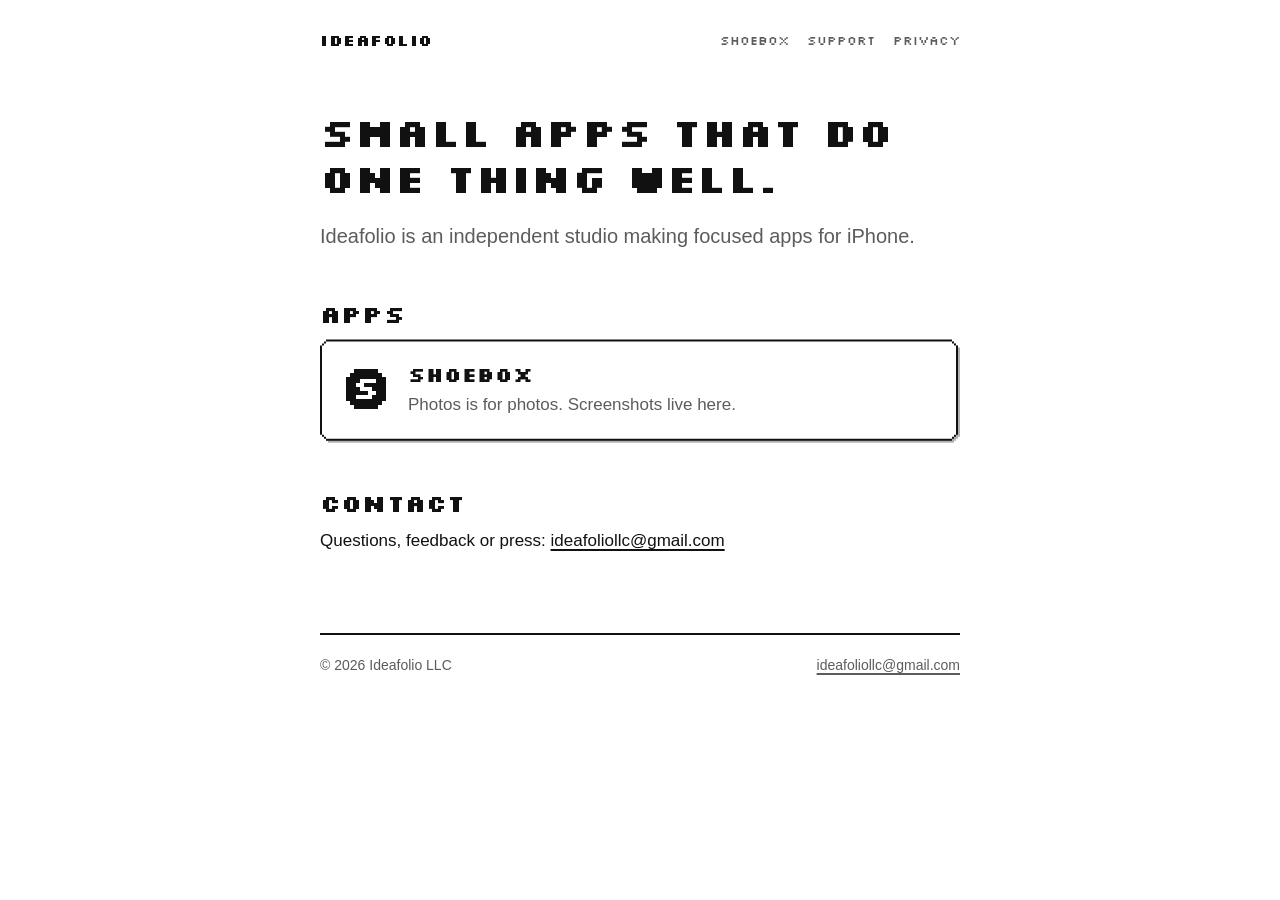
==== index.html @ 5565f996 "Add files via upload" ====
<!doctype html>
<html lang="en">
<head>
<meta charset="utf-8">
<meta name="viewport" content="width=device-width, initial-scale=1">
<title>Ideafolio LLC</title>
<meta name="description" content="Ideafolio LLC makes small, focused apps for iPhone.">
<link rel="stylesheet" href="/style.css">
<link rel="icon" href="/favicon.svg" type="image/svg+xml">
</head>
<body>
<div class="wrap">
<header class="site">
  <a class="brand" href="/">Ideafolio</a>
  <nav class="site" aria-label="Main">
    <a href="/shoebox/">Shoebox</a>
    <a href="/shoebox/support/">Support</a>
    <a href="/shoebox/privacy/">Privacy</a>
  </nav>
</header>
<main>
<h1 class="px">Small apps that do one thing well.</h1>
<p class="lede">Ideafolio is an independent studio making focused apps for iPhone.</p>

<h2 class="px">Apps</h2>
<a class="card" href="/shoebox/">
  <div class="app">
    <svg width="48" height="48" viewBox="0 0 24 24" role="img" aria-label="Shoebox" shape-rendering="crispEdges"><path style="fill:var(--ink)" d="M18 4H20V6H22V18H20V20H18V22H6V20H4V18H2V6H4V4H6V2H18V4Z"/><path style="fill:var(--paper)" d="M17 9H11V11H15V13H17V15H15V17H7V15H13V13H9V11H7V9H9V7H17V9Z"/></svg>
    <div>
      <p class="name">Shoebox</p>
      <p class="what">Photos is for photos. Screenshots live here.</p>
    </div>
  </div>
</a>

<h2 class="px">Contact</h2>
<p>Questions, feedback or press: <a href="mailto:ideafoliollc@gmail.com">ideafoliollc@gmail.com</a></p>
</main>
<footer class="site">
  <span>© 2026 Ideafolio LLC</span>
  <span><a href="mailto:ideafoliollc@gmail.com">ideafoliollc@gmail.com</a></span>
</footer>
</div>
</body>
</html>
---- style.css ----
/* Ideafolio LLC / Shoebox — pixel look, black and white, follows light/dark. */
@font-face { font-family: "Silkscreen"; src: url("/fonts/Silkscreen-Regular.ttf") format("truetype"); font-weight: 400; font-display: swap; }
@font-face { font-family: "Silkscreen"; src: url("/fonts/Silkscreen-Bold.ttf") format("truetype"); font-weight: 700; font-display: swap; }

:root {
  --ink: #111;
  --paper: #fff;
  --muted: #5c5c5c;
  --shadow: rgba(0, 0, 0, 0.3);
  /* Stepped corners: 3 steps of 2px (outer) and 2 steps (inner), as in the app. */
  --step3: polygon(6px 0,calc(100% - 6px) 0,calc(100% - 6px) 2px,calc(100% - 4px) 2px,calc(100% - 4px) 4px,calc(100% - 2px) 4px,calc(100% - 2px) 6px,100% 6px,100% calc(100% - 6px),calc(100% - 2px) calc(100% - 6px),calc(100% - 2px) calc(100% - 4px),calc(100% - 4px) calc(100% - 4px),calc(100% - 4px) calc(100% - 2px),calc(100% - 6px) calc(100% - 2px),calc(100% - 6px) 100%,6px 100%,6px calc(100% - 2px),4px calc(100% - 2px),4px calc(100% - 4px),2px calc(100% - 4px),2px calc(100% - 6px),0 calc(100% - 6px),0 6px,2px 6px,2px 4px,4px 4px,4px 2px,6px 2px);
  --step2: polygon(4px 0,calc(100% - 4px) 0,calc(100% - 4px) 2px,calc(100% - 2px) 2px,calc(100% - 2px) 4px,100% 4px,100% calc(100% - 4px),calc(100% - 2px) calc(100% - 4px),calc(100% - 2px) calc(100% - 2px),calc(100% - 4px) calc(100% - 2px),calc(100% - 4px) 100%,4px 100%,4px calc(100% - 2px),2px calc(100% - 2px),2px calc(100% - 4px),0 calc(100% - 4px),0 4px,2px 4px,2px 2px,4px 2px);
}
@media (prefers-color-scheme: dark) {
  :root { --ink: #f2f2f2; --paper: #0b0b0b; --muted: #a8a8a8; --shadow: rgba(255, 255, 255, 0.3); }
}

* { box-sizing: border-box; }
html { -webkit-text-size-adjust: 100%; }
body {
  margin: 0;
  background: var(--paper);
  color: var(--ink);
  font: 17px/1.55 -apple-system, BlinkMacSystemFont, "SF Pro Text", "Helvetica Neue", Arial, sans-serif;
  -webkit-font-smoothing: antialiased;
}
a { color: var(--ink); text-underline-offset: 3px; text-decoration-thickness: 2px; }
a:hover { text-decoration-thickness: 3px; }

.wrap { max-width: 680px; margin: 0 auto; padding: 0 20px; }

header.site {
  display: flex; align-items: center; justify-content: space-between; gap: 16px;
  padding: 28px 0 8px;
}
.brand {
  font-family: "Silkscreen", monospace; font-weight: 700; font-size: 16px;
  text-decoration: none; text-transform: uppercase; letter-spacing: 0.5px;
}
nav.site { display: flex; gap: 18px; flex-wrap: wrap; }
nav.site a {
  font-family: "Silkscreen", monospace; font-size: 13px; text-transform: uppercase;
  text-decoration: none; color: var(--muted);
}
nav.site a:hover, nav.site a[aria-current="page"] { color: var(--ink); }

main { padding: 48px 0 64px; }

.px { font-family: "Silkscreen", monospace; font-weight: 700; line-height: 1.15; letter-spacing: 0.2px; }
h1.px { font-size: 40px; margin: 0 0 20px; }
h2.px { font-size: 24px; margin: 48px 0 12px; }
h3 { font-size: 17px; margin: 28px 0 6px; }
.lede { font-size: 20px; color: var(--muted); margin: 0 0 32px; }
.muted { color: var(--muted); }
.label {
  font-family: "Silkscreen", monospace; font-size: 12px; text-transform: uppercase;
  letter-spacing: 0.5px; color: var(--muted); margin: 0 0 10px;
}
p { margin: 0 0 14px; }
ul { padding-left: 20px; margin: 0 0 14px; }
li { margin-bottom: 6px; }

/* Pixel card: 2px stepped outline with a hard 2px shadow. */
.card {
  position: relative; display: block; padding: 20px 22px 22px; margin: 0 2px 2px 0;
  color: var(--ink); text-decoration: none;
  filter: drop-shadow(2px 2px 0 var(--shadow));
}
.card::before { content: ""; position: absolute; inset: 0; background: var(--ink); clip-path: var(--step3); }
.card::after { content: ""; position: absolute; inset: 2px; background: var(--paper); clip-path: var(--step2); }
.card > * { position: relative; z-index: 1; }
a.card:hover { transform: translate(1px, 1px); filter: drop-shadow(1px 1px 0 var(--shadow)); }

.app { display: flex; gap: 18px; align-items: center; }
.app svg { flex: none; }
.app .name { font-family: "Silkscreen", monospace; font-weight: 700; font-size: 20px; margin: 0 0 2px; }
.app .what { margin: 0; color: var(--muted); }

/* Large pixel button (filled). */
.button {
  position: relative; display: inline-block; padding: 16px 28px; margin: 8px 2px 2px 0;
  font-family: "Silkscreen", monospace; font-size: 16px; text-transform: uppercase;
  color: var(--paper); text-decoration: none;
  filter: drop-shadow(2px 2px 0 var(--shadow));
}
.button::before { content: ""; position: absolute; inset: 0; background: var(--ink); clip-path: var(--step3); }
.button span { position: relative; }
.button:hover { transform: translate(1px, 1px); filter: drop-shadow(1px 1px 0 var(--shadow)); }

.hero { text-align: center; padding-top: 24px; }
.hero svg { display: block; margin: 0 auto 28px; }
.hero h1.px { font-size: 34px; }
.hero h1 .dim { color: var(--muted); display: block; }

.features { display: grid; gap: 16px; margin: 48px 0 0; }
@media (min-width: 640px) { .features { grid-template-columns: repeat(3, 1fr); } }
.features .card h3 { margin: 0 0 6px; }
.features .card p { margin: 0; color: var(--muted); font-size: 15px; line-height: 1.5; }

.legal h2.px { font-size: 18px; margin-top: 36px; }
.legal { font-size: 16px; }

footer.site {
  border-top: 2px solid var(--ink); padding: 20px 0 40px;
  font-size: 14px; color: var(--muted);
  display: flex; flex-wrap: wrap; gap: 8px 20px; justify-content: space-between;
}
footer.site a { color: var(--muted); }

@media (max-width: 480px) {
  header.site { flex-direction: column; align-items: flex-start; gap: 10px; }
  h1.px { font-size: 30px; }
  .hero h1.px { font-size: 26px; }
  main { padding-top: 32px; }
}
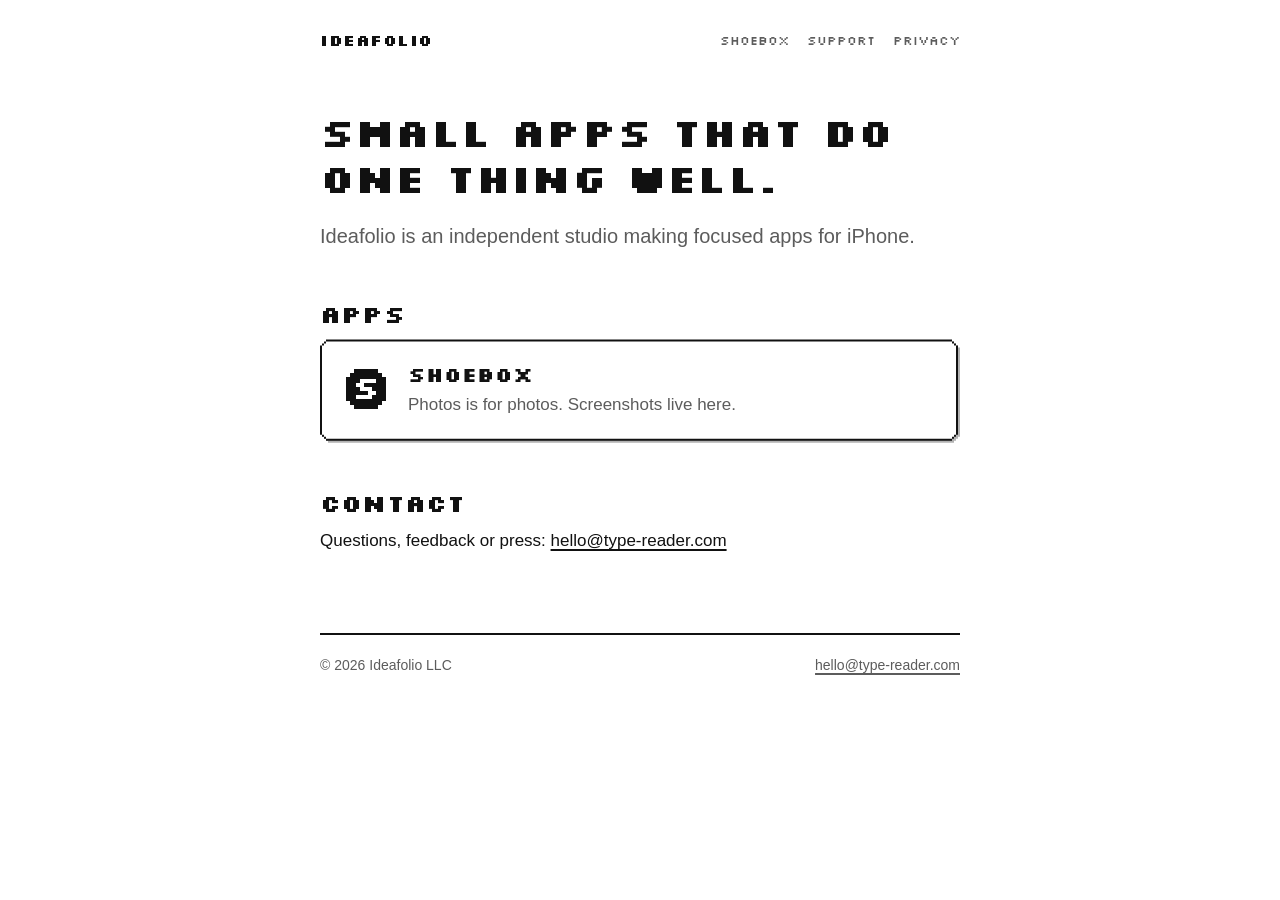
==== commit 995078a1: "Add files via upload" ====
--- a/index.html
+++ b/index.html
@@ -34,11 +34,11 @@
 </a>
 
 <h2 class="px">Contact</h2>
-<p>Questions, feedback or press: <a href="mailto:ideafoliollc@gmail.com">ideafoliollc@gmail.com</a></p>
+<p>Questions, feedback or press: <a href="mailto:hello@type-reader.com">hello@type-reader.com</a></p>
 </main>
 <footer class="site">
   <span>© 2026 Ideafolio LLC</span>
-  <span><a href="mailto:ideafoliollc@gmail.com">ideafoliollc@gmail.com</a></span>
+  <span><a href="mailto:hello@type-reader.com">hello@type-reader.com</a></span>
 </footer>
 </div>
 </body>
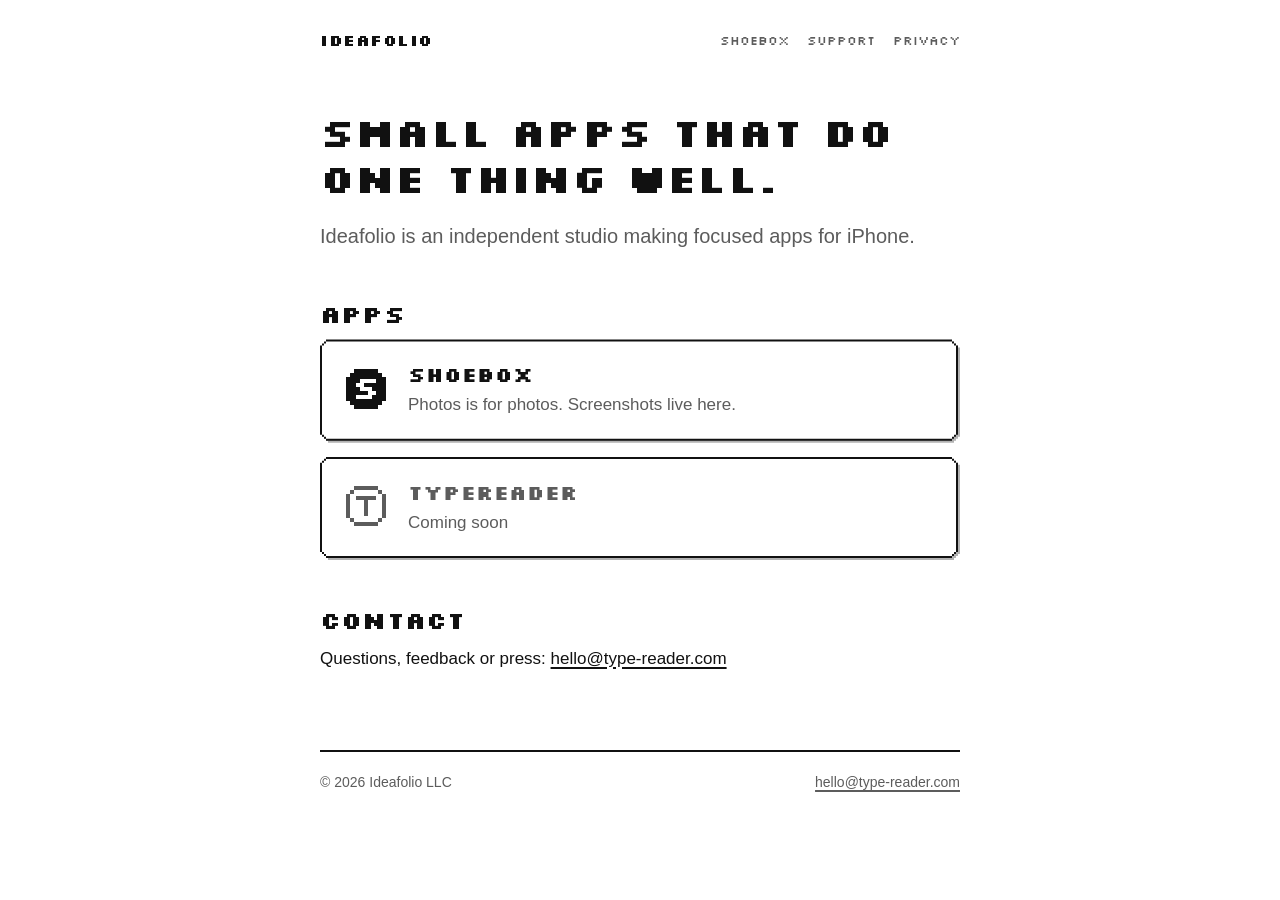
==== commit 2cbd59dc: "Add files via upload" ====
--- a/index.html
+++ b/index.html
@@ -32,6 +32,15 @@
     </div>
   </div>
 </a>
+<div class="card soon">
+  <div class="app">
+    <svg width="48" height="48" viewBox="0 0 24 24" aria-hidden="true" shape-rendering="crispEdges"><path style="fill:var(--muted)" fill-rule="evenodd" d="M18 4H20V6H22V18H20V20H18V22H6V20H4V18H2V6H4V4H6V2H18V4ZM6 4V6H4V18H6V20H18V18H20V6H18V4H6Z"/><path style="fill:var(--muted)" d="M7 7H17V9H13V17H11V9H7Z"/></svg>
+    <div>
+      <p class="name">TypeReader</p>
+      <p class="what">Coming soon</p>
+    </div>
+  </div>
+</div>
 
 <h2 class="px">Contact</h2>
 <p>Questions, feedback or press: <a href="mailto:hello@type-reader.com">hello@type-reader.com</a></p>
--- a/style.css
+++ b/style.css
@@ -71,6 +71,14 @@
 .card > * { position: relative; z-index: 1; }
 a.card:hover { transform: translate(1px, 1px); filter: drop-shadow(1px 1px 0 var(--shadow)); }
 
+.card + .card { margin-top: 16px; }
+.card.soon .name { color: var(--muted); }
+.tag {
+  display: inline-block; vertical-align: middle; margin-left: 8px; padding: 0 8px;
+  font-family: "Silkscreen", monospace; font-weight: 400; font-size: 11px; line-height: 20px;
+  text-transform: uppercase; letter-spacing: 0.5px; color: var(--muted);
+  border: 2px solid var(--muted);
+}
 .app { display: flex; gap: 18px; align-items: center; }
 .app svg { flex: none; }
 .app .name { font-family: "Silkscreen", monospace; font-weight: 700; font-size: 20px; margin: 0 0 2px; }
@@ -113,3 +121,5 @@
   .hero h1.px { font-size: 26px; }
   main { padding-top: 32px; }
 }
+
+a[href^="mailto:"] { white-space: nowrap; }
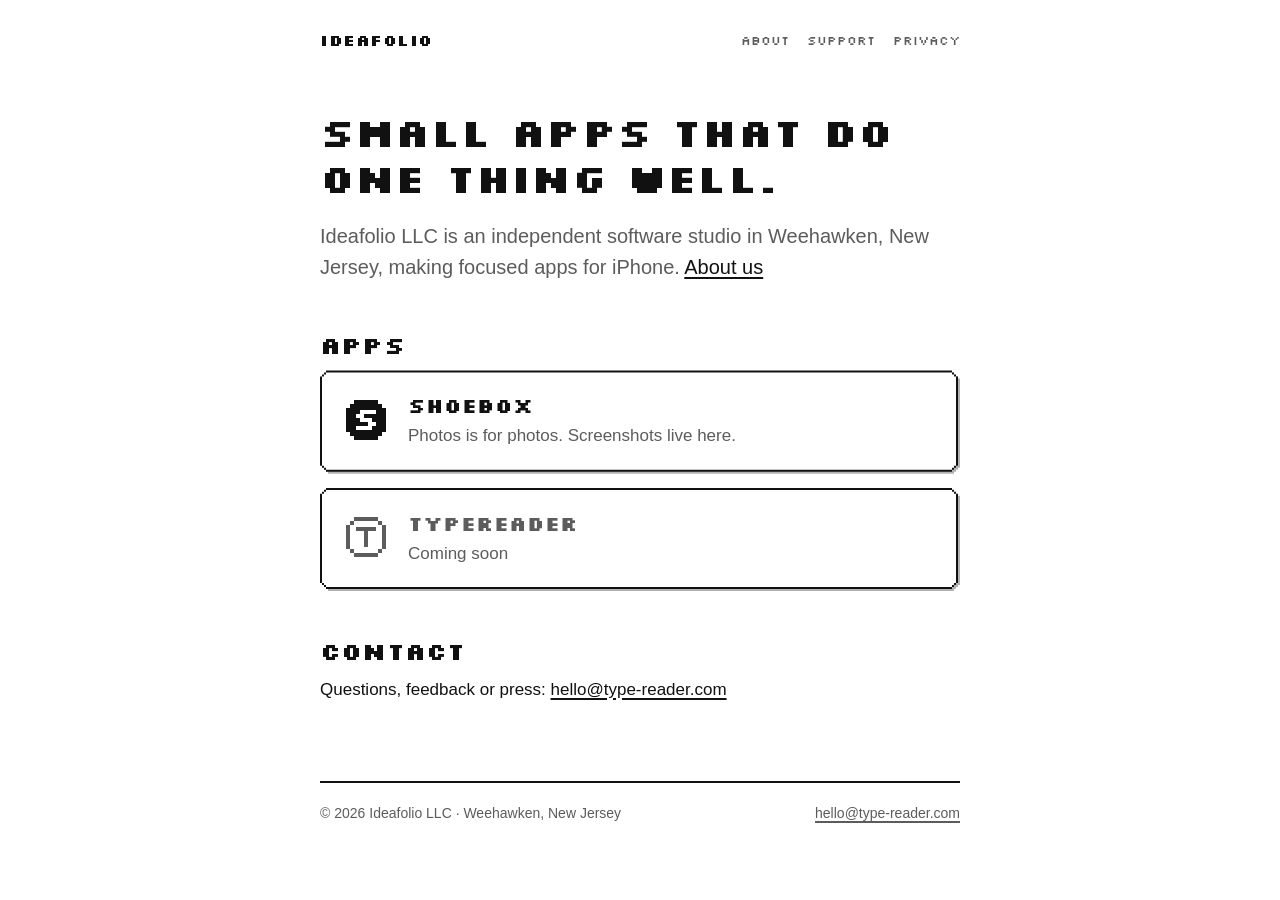
==== commit 15ae4372: "Add files via upload" ====
--- a/index.html
+++ b/index.html
@@ -13,14 +13,14 @@
 <header class="site">
   <a class="brand" href="/">Ideafolio</a>
   <nav class="site" aria-label="Main">
-    <a href="/shoebox/">Shoebox</a>
+    <a href="/about/">About</a>
     <a href="/shoebox/support/">Support</a>
     <a href="/shoebox/privacy/">Privacy</a>
   </nav>
 </header>
 <main>
 <h1 class="px">Small apps that do one thing well.</h1>
-<p class="lede">Ideafolio is an independent studio making focused apps for iPhone.</p>
+<p class="lede">Ideafolio LLC is an independent software studio in Weehawken, New Jersey, making focused apps for iPhone. <a href="/about/">About us</a></p>
 
 <h2 class="px">Apps</h2>
 <a class="card" href="/shoebox/">
@@ -46,7 +46,7 @@
 <p>Questions, feedback or press: <a href="mailto:hello@type-reader.com">hello@type-reader.com</a></p>
 </main>
 <footer class="site">
-  <span>© 2026 Ideafolio LLC</span>
+  <span>© 2026 Ideafolio LLC · Weehawken, New Jersey</span>
   <span><a href="mailto:hello@type-reader.com">hello@type-reader.com</a></span>
 </footer>
 </div>
--- a/style.css
+++ b/style.css
@@ -123,3 +123,4 @@
 }
 
 a[href^="mailto:"] { white-space: nowrap; }
+
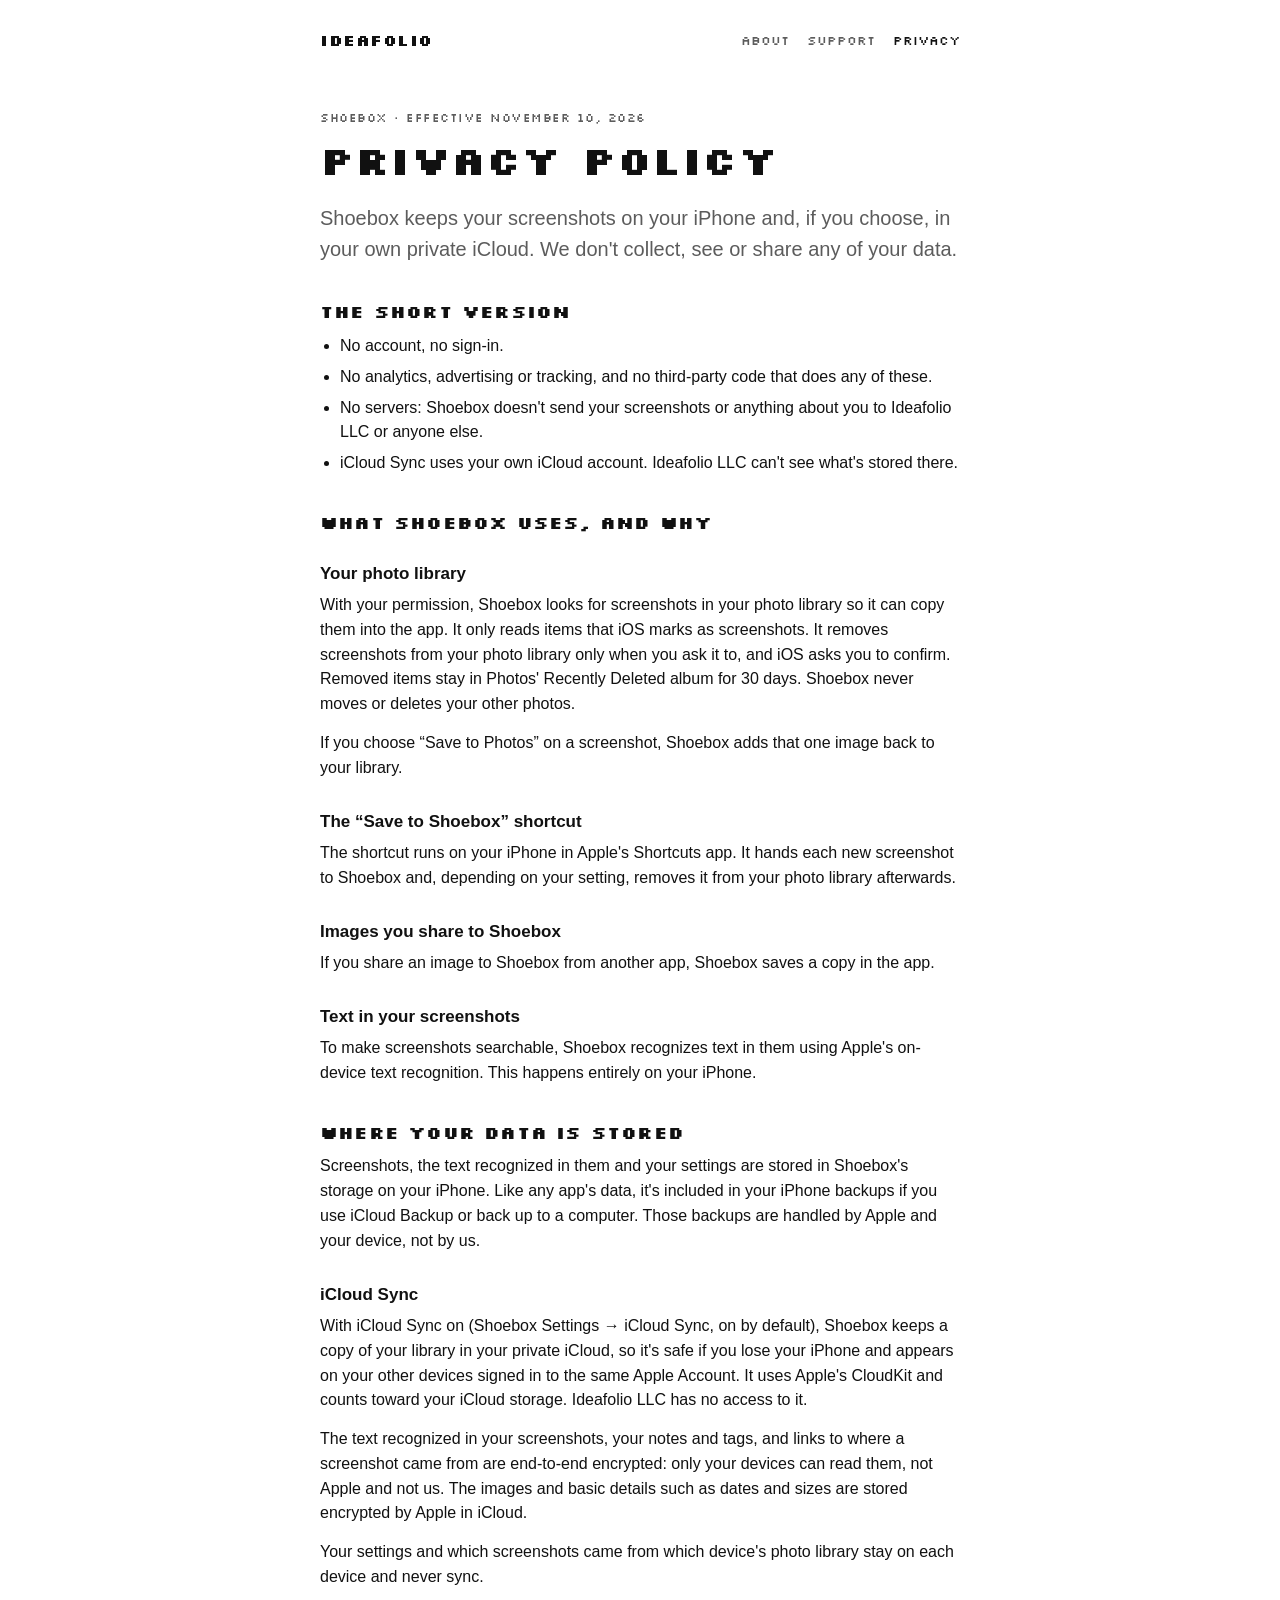
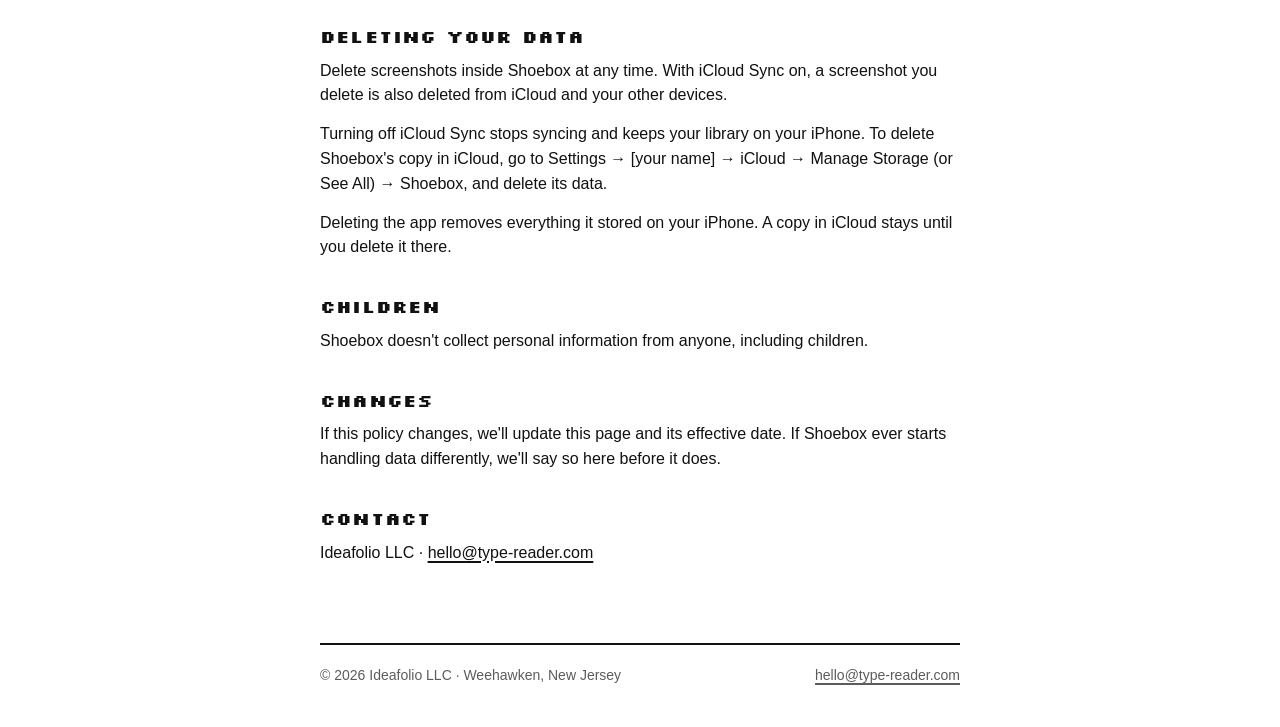
==== commit deea795c: "Add files via upload" ====
--- a/index.html
+++ b/index.html
@@ -3,8 +3,8 @@
 <head>
 <meta charset="utf-8">
 <meta name="viewport" content="width=device-width, initial-scale=1">
-<title>Ideafolio LLC</title>
-<meta name="description" content="Ideafolio LLC makes small, focused apps for iPhone.">
+<title>Shoebox — Privacy</title>
+<meta name="description" content="Shoebox keeps your screenshots on your iPhone and, if you choose, in your own private iCloud. Ideafolio LLC collects no data.">
 <link rel="stylesheet" href="/style.css">
 <link rel="icon" href="/favicon.svg" type="image/svg+xml">
 </head>
@@ -15,35 +15,56 @@
   <nav class="site" aria-label="Main">
     <a href="/about/">About</a>
     <a href="/shoebox/support/">Support</a>
-    <a href="/shoebox/privacy/">Privacy</a>
+    <a href="/shoebox/privacy/" aria-current="page">Privacy</a>
   </nav>
 </header>
 <main>
-<h1 class="px">Small apps that do one thing well.</h1>
-<p class="lede">Ideafolio LLC is an independent software studio in Weehawken, New Jersey, making focused apps for iPhone. <a href="/about/">About us</a></p>
+<article class="legal">
+<p class="label">Shoebox · Effective November 10, 2026</p>
+<h1 class="px">Privacy policy</h1>
+<p class="lede">Shoebox keeps your screenshots on your iPhone and, if you choose, in your own private iCloud. We don't collect, see or share any of your data.</p>
 
-<h2 class="px">Apps</h2>
-<a class="card" href="/shoebox/">
-  <div class="app">
-    <svg width="48" height="48" viewBox="0 0 24 24" role="img" aria-label="Shoebox" shape-rendering="crispEdges"><path style="fill:var(--ink)" d="M18 4H20V6H22V18H20V20H18V22H6V20H4V18H2V6H4V4H6V2H18V4Z"/><path style="fill:var(--paper)" d="M17 9H11V11H15V13H17V15H15V17H7V15H13V13H9V11H7V9H9V7H17V9Z"/></svg>
-    <div>
-      <p class="name">Shoebox</p>
-      <p class="what">Photos is for photos. Screenshots live here.</p>
-    </div>
-  </div>
-</a>
-<div class="card soon">
-  <div class="app">
-    <svg width="48" height="48" viewBox="0 0 24 24" aria-hidden="true" shape-rendering="crispEdges"><path style="fill:var(--muted)" fill-rule="evenodd" d="M18 4H20V6H22V18H20V20H18V22H6V20H4V18H2V6H4V4H6V2H18V4ZM6 4V6H4V18H6V20H18V18H20V6H18V4H6Z"/><path style="fill:var(--muted)" d="M7 7H17V9H13V17H11V9H7Z"/></svg>
-    <div>
-      <p class="name">TypeReader</p>
-      <p class="what">Coming soon</p>
-    </div>
-  </div>
-</div>
+<h2 class="px">The short version</h2>
+<ul>
+  <li>No account, no sign-in.</li>
+  <li>No analytics, advertising or tracking, and no third-party code that does any of these.</li>
+  <li>No servers: Shoebox doesn't send your screenshots or anything about you to Ideafolio LLC or anyone else.</li>
+  <li>iCloud Sync uses your own iCloud account. Ideafolio LLC can't see what's stored there.</li>
+</ul>
+
+<h2 class="px">What Shoebox uses, and why</h2>
+<h3>Your photo library</h3>
+<p>With your permission, Shoebox looks for screenshots in your photo library so it can copy them into the app. It only reads items that iOS marks as screenshots. It removes screenshots from your photo library only when you ask it to, and iOS asks you to confirm. Removed items stay in Photos' Recently Deleted album for 30 days. Shoebox never moves or deletes your other photos.</p>
+<p>If you choose “Save to Photos” on a screenshot, Shoebox adds that one image back to your library.</p>
+<h3>The “Save to Shoebox” shortcut</h3>
+<p>The shortcut runs on your iPhone in Apple's Shortcuts app. It hands each new screenshot to Shoebox and, depending on your setting, removes it from your photo library afterwards.</p>
+<h3>Images you share to Shoebox</h3>
+<p>If you share an image to Shoebox from another app, Shoebox saves a copy in the app.</p>
+<h3>Text in your screenshots</h3>
+<p>To make screenshots searchable, Shoebox recognizes text in them using Apple's on-device text recognition. This happens entirely on your iPhone.</p>
+
+<h2 class="px">Where your data is stored</h2>
+<p>Screenshots, the text recognized in them and your settings are stored in Shoebox's storage on your iPhone. Like any app's data, it's included in your iPhone backups if you use iCloud Backup or back up to a computer. Those backups are handled by Apple and your device, not by us.</p>
+
+<h3>iCloud Sync</h3>
+<p>With iCloud Sync on (Shoebox Settings → iCloud Sync, on by default), Shoebox keeps a copy of your library in your private iCloud, so it's safe if you lose your iPhone and appears on your other devices signed in to the same Apple Account. It uses Apple's CloudKit and counts toward your iCloud storage. Ideafolio LLC has no access to it.</p>
+<p>The text recognized in your screenshots, your notes and tags, and links to where a screenshot came from are end-to-end encrypted: only your devices can read them, not Apple and not us. The images and basic details such as dates and sizes are stored encrypted by Apple in iCloud.</p>
+<p>Your settings and which screenshots came from which device's photo library stay on each device and never sync.</p>
+
+<h2 class="px">Deleting your data</h2>
+<p>Delete screenshots inside Shoebox at any time. With iCloud Sync on, a screenshot you delete is also deleted from iCloud and your other devices.</p>
+<p>Turning off iCloud Sync stops syncing and keeps your library on your iPhone. To delete Shoebox's copy in iCloud, go to Settings → [your name] → iCloud → Manage Storage (or See All) → Shoebox, and delete its data.</p>
+<p>Deleting the app removes everything it stored on your iPhone. A copy in iCloud stays until you delete it there.</p>
+
+<h2 class="px">Children</h2>
+<p>Shoebox doesn't collect personal information from anyone, including children.</p>
+
+<h2 class="px">Changes</h2>
+<p>If this policy changes, we'll update this page and its effective date. If Shoebox ever starts handling data differently, we'll say so here before it does.</p>
 
 <h2 class="px">Contact</h2>
-<p>Questions, feedback or press: <a href="mailto:hello@type-reader.com">hello@type-reader.com</a></p>
+<p>Ideafolio LLC · <a href="mailto:hello@type-reader.com">hello@type-reader.com</a></p>
+</article>
 </main>
 <footer class="site">
   <span>© 2026 Ideafolio LLC · Weehawken, New Jersey</span>
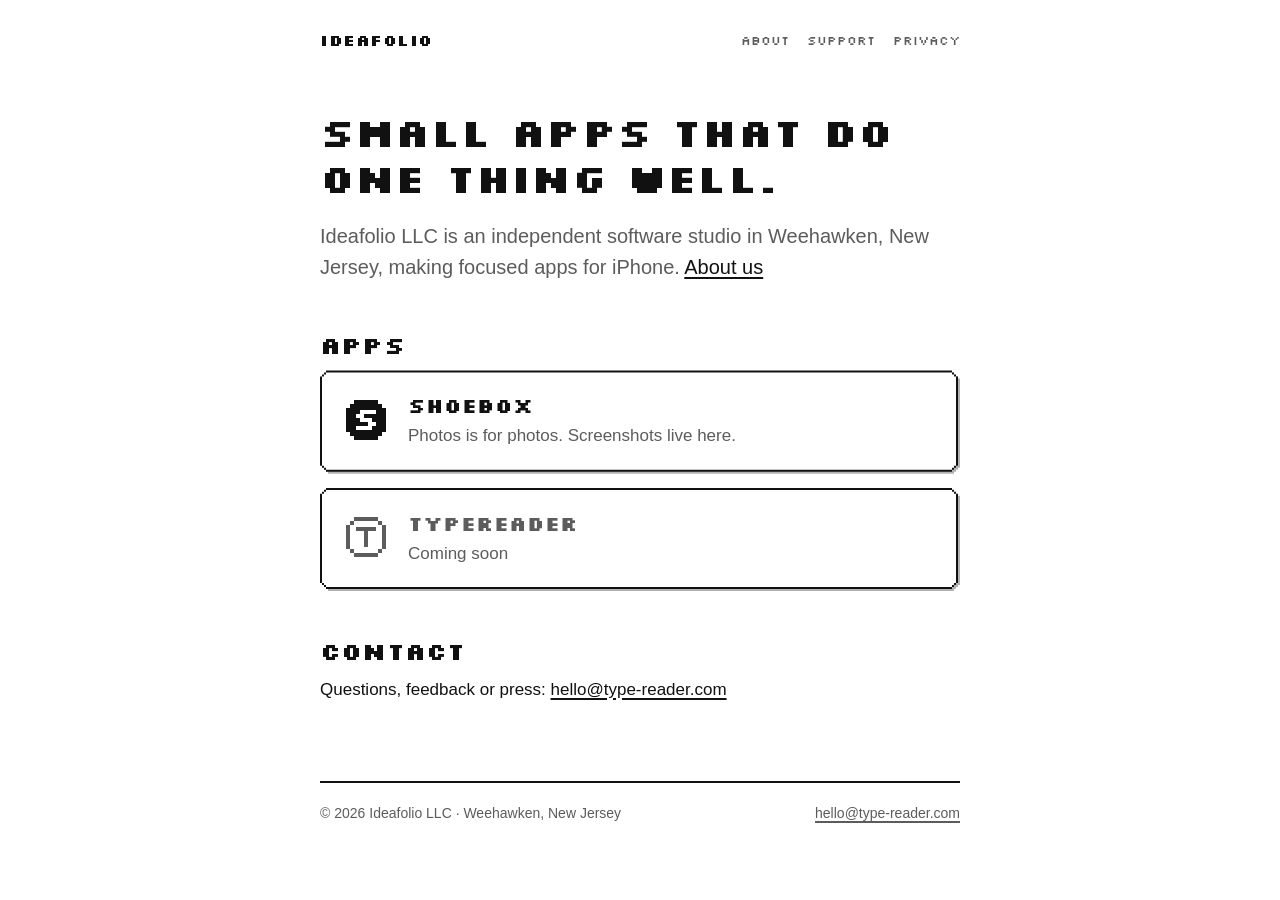
==== commit 6b7254c8: "Add files via upload" ====
--- a/index.html
+++ b/index.html
@@ -3,8 +3,8 @@
 <head>
 <meta charset="utf-8">
 <meta name="viewport" content="width=device-width, initial-scale=1">
-<title>Shoebox — Privacy</title>
-<meta name="description" content="Shoebox keeps your screenshots on your iPhone and, if you choose, in your own private iCloud. Ideafolio LLC collects no data.">
+<title>Ideafolio</title>
+<meta name="description" content="Ideafolio LLC makes small, focused apps for iPhone.">
 <link rel="stylesheet" href="/style.css">
 <link rel="icon" href="/favicon.svg" type="image/svg+xml">
 </head>
@@ -15,56 +15,35 @@
   <nav class="site" aria-label="Main">
     <a href="/about/">About</a>
     <a href="/shoebox/support/">Support</a>
-    <a href="/shoebox/privacy/" aria-current="page">Privacy</a>
+    <a href="/shoebox/privacy/">Privacy</a>
   </nav>
 </header>
 <main>
-<article class="legal">
-<p class="label">Shoebox · Effective November 10, 2026</p>
-<h1 class="px">Privacy policy</h1>
-<p class="lede">Shoebox keeps your screenshots on your iPhone and, if you choose, in your own private iCloud. We don't collect, see or share any of your data.</p>
+<h1 class="px">Small apps that do one thing well.</h1>
+<p class="lede">Ideafolio LLC is an independent software studio in Weehawken, New Jersey, making focused apps for iPhone. <a href="/about/">About us</a></p>
 
-<h2 class="px">The short version</h2>
-<ul>
-  <li>No account, no sign-in.</li>
-  <li>No analytics, advertising or tracking, and no third-party code that does any of these.</li>
-  <li>No servers: Shoebox doesn't send your screenshots or anything about you to Ideafolio LLC or anyone else.</li>
-  <li>iCloud Sync uses your own iCloud account. Ideafolio LLC can't see what's stored there.</li>
-</ul>
-
-<h2 class="px">What Shoebox uses, and why</h2>
-<h3>Your photo library</h3>
-<p>With your permission, Shoebox looks for screenshots in your photo library so it can copy them into the app. It only reads items that iOS marks as screenshots. It removes screenshots from your photo library only when you ask it to, and iOS asks you to confirm. Removed items stay in Photos' Recently Deleted album for 30 days. Shoebox never moves or deletes your other photos.</p>
-<p>If you choose “Save to Photos” on a screenshot, Shoebox adds that one image back to your library.</p>
-<h3>The “Save to Shoebox” shortcut</h3>
-<p>The shortcut runs on your iPhone in Apple's Shortcuts app. It hands each new screenshot to Shoebox and, depending on your setting, removes it from your photo library afterwards.</p>
-<h3>Images you share to Shoebox</h3>
-<p>If you share an image to Shoebox from another app, Shoebox saves a copy in the app.</p>
-<h3>Text in your screenshots</h3>
-<p>To make screenshots searchable, Shoebox recognizes text in them using Apple's on-device text recognition. This happens entirely on your iPhone.</p>
-
-<h2 class="px">Where your data is stored</h2>
-<p>Screenshots, the text recognized in them and your settings are stored in Shoebox's storage on your iPhone. Like any app's data, it's included in your iPhone backups if you use iCloud Backup or back up to a computer. Those backups are handled by Apple and your device, not by us.</p>
-
-<h3>iCloud Sync</h3>
-<p>With iCloud Sync on (Shoebox Settings → iCloud Sync, on by default), Shoebox keeps a copy of your library in your private iCloud, so it's safe if you lose your iPhone and appears on your other devices signed in to the same Apple Account. It uses Apple's CloudKit and counts toward your iCloud storage. Ideafolio LLC has no access to it.</p>
-<p>The text recognized in your screenshots, your notes and tags, and links to where a screenshot came from are end-to-end encrypted: only your devices can read them, not Apple and not us. The images and basic details such as dates and sizes are stored encrypted by Apple in iCloud.</p>
-<p>Your settings and which screenshots came from which device's photo library stay on each device and never sync.</p>
-
-<h2 class="px">Deleting your data</h2>
-<p>Delete screenshots inside Shoebox at any time. With iCloud Sync on, a screenshot you delete is also deleted from iCloud and your other devices.</p>
-<p>Turning off iCloud Sync stops syncing and keeps your library on your iPhone. To delete Shoebox's copy in iCloud, go to Settings → [your name] → iCloud → Manage Storage (or See All) → Shoebox, and delete its data.</p>
-<p>Deleting the app removes everything it stored on your iPhone. A copy in iCloud stays until you delete it there.</p>
-
-<h2 class="px">Children</h2>
-<p>Shoebox doesn't collect personal information from anyone, including children.</p>
-
-<h2 class="px">Changes</h2>
-<p>If this policy changes, we'll update this page and its effective date. If Shoebox ever starts handling data differently, we'll say so here before it does.</p>
+<h2 class="px">Apps</h2>
+<a class="card" href="/shoebox/">
+  <div class="app">
+    <svg width="48" height="48" viewBox="0 0 24 24" role="img" aria-label="Shoebox" shape-rendering="crispEdges"><path style="fill:var(--ink)" d="M18 4H20V6H22V18H20V20H18V22H6V20H4V18H2V6H4V4H6V2H18V4Z"/><path style="fill:var(--paper)" d="M17 9H11V11H15V13H17V15H15V17H7V15H13V13H9V11H7V9H9V7H17V9Z"/></svg>
+    <div>
+      <p class="name">Shoebox</p>
+      <p class="what">Photos is for photos. Screenshots live here.</p>
+    </div>
+  </div>
+</a>
+<div class="card soon">
+  <div class="app">
+    <svg width="48" height="48" viewBox="0 0 24 24" aria-hidden="true" shape-rendering="crispEdges"><path style="fill:var(--muted)" fill-rule="evenodd" d="M18 4H20V6H22V18H20V20H18V22H6V20H4V18H2V6H4V4H6V2H18V4ZM6 4V6H4V18H6V20H18V18H20V6H18V4H6Z"/><path style="fill:var(--muted)" d="M7 7H17V9H13V17H11V9H7Z"/></svg>
+    <div>
+      <p class="name">TypeReader</p>
+      <p class="what">Coming soon</p>
+    </div>
+  </div>
+</div>
 
 <h2 class="px">Contact</h2>
-<p>Ideafolio LLC · <a href="mailto:hello@type-reader.com">hello@type-reader.com</a></p>
-</article>
+<p>Questions, feedback or press: <a href="mailto:hello@type-reader.com">hello@type-reader.com</a></p>
 </main>
 <footer class="site">
   <span>© 2026 Ideafolio LLC · Weehawken, New Jersey</span>
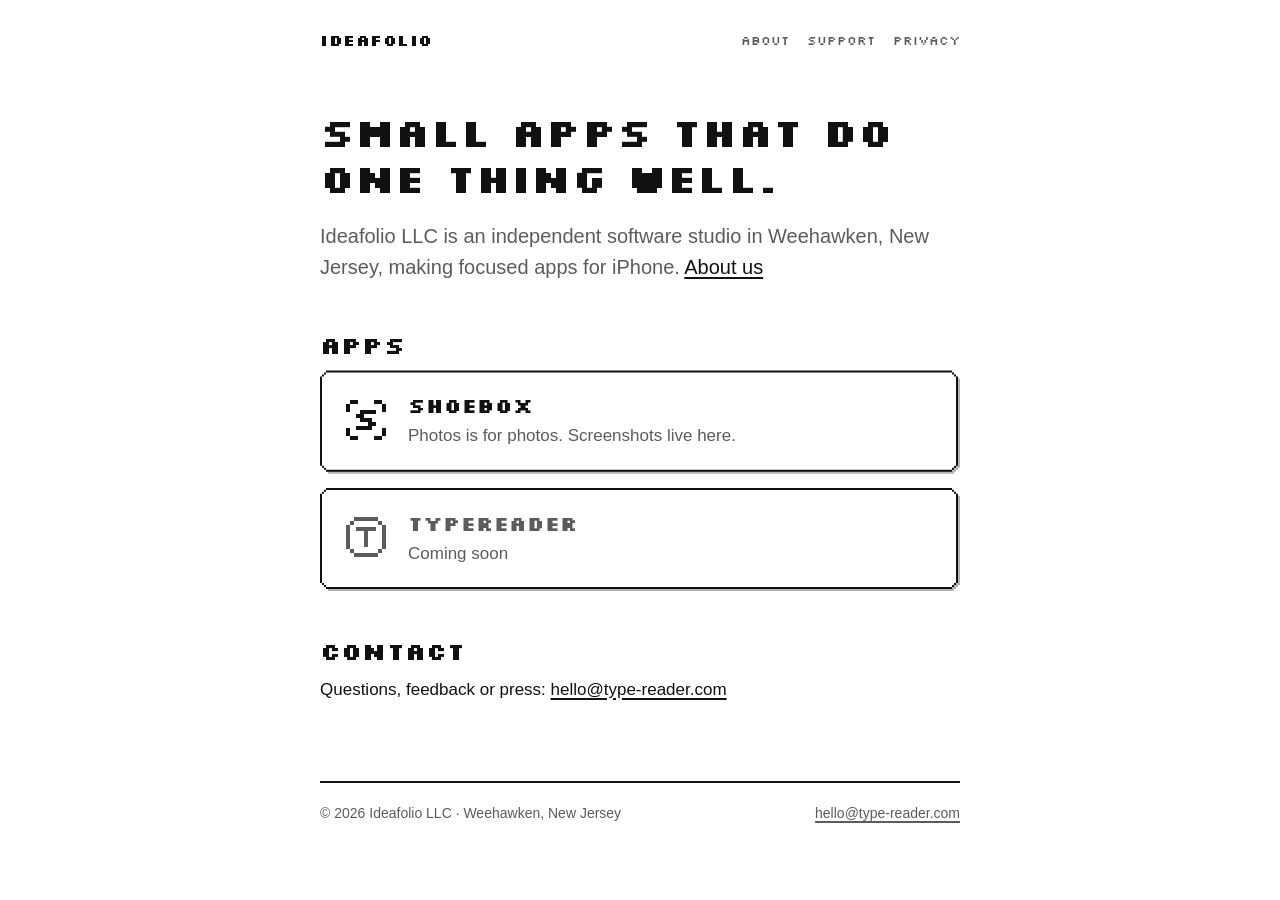
==== commit 94e8b8cc: "Add files via upload" ====
--- a/index.html
+++ b/index.html
@@ -7,6 +7,11 @@
 <meta name="description" content="Ideafolio LLC makes small, focused apps for iPhone.">
 <link rel="stylesheet" href="/style.css">
 <link rel="icon" href="/favicon.svg" type="image/svg+xml">
+<style>
+/* Shoebox mark: black on white, neon on black. */
+.mark { fill: var(--ink); }
+@media (prefers-color-scheme: dark) { .mark { fill: #7FFF5B; } }
+</style>
 </head>
 <body>
 <div class="wrap">
@@ -25,7 +30,7 @@
 <h2 class="px">Apps</h2>
 <a class="card" href="/shoebox/">
   <div class="app">
-    <svg width="48" height="48" viewBox="0 0 24 24" role="img" aria-label="Shoebox" shape-rendering="crispEdges"><path style="fill:var(--ink)" d="M18 4H20V6H22V18H20V20H18V22H6V20H4V18H2V6H4V4H6V2H18V4Z"/><path style="fill:var(--paper)" d="M17 9H11V11H15V13H17V15H15V17H7V15H13V13H9V11H7V9H9V7H17V9Z"/></svg>
+    <svg width="48" height="48" viewBox="0 0 24 24" role="img" aria-label="Shoebox" shape-rendering="crispEdges"><path class="mark" d="M2 4h2v4H2zM4 2h4v2H4zM16 2h4v2h-4zM20 4h2v4h-2zM2 16h2v4H2zM4 20h4v2H4zM16 20h4v2h-4zM20 16h2v4h-2zM17 9H11V11H15V13H17V15H15V17H7V15H13V13H9V11H7V9H9V7H17V9Z"/></svg>
     <div>
       <p class="name">Shoebox</p>
       <p class="what">Photos is for photos. Screenshots live here.</p>
